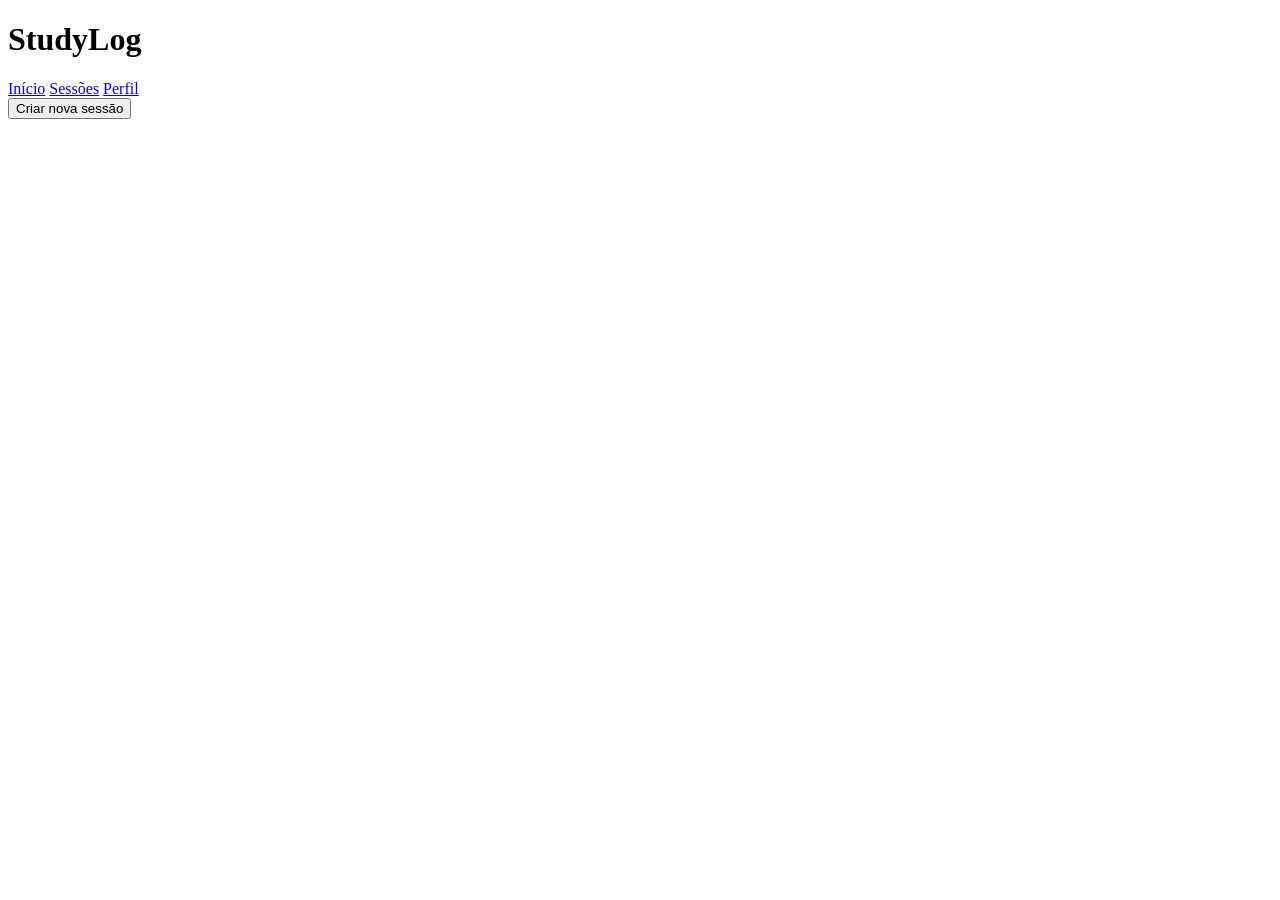
==== front-end/pages/index.html @ 5bdf9736 "atualizando index" ====
<!DOCTYPE html>
<html lang="pt-BR">
<head>
    <meta charset="UTF-8">
    <meta name="viewport" content="width=device-width, initial-scale=1.0">
    <title>StudyLog</title>
    <link rel="stylesheet" href="../styles/index.css">
</head>
<body>
    <header class="cabecalho">
        <div>
            <h1>StudyLog</h1>
            <a href="#">Início</a>
            <a href="#">Sessões</a>
            <a href="#">Perfil</a>
        </div>
    </header>
    <main>
        <div class="btn-criar-sessao">
            <button>
                Criar nova sessão
            </button>
        </div>

        <div class="">

        </div>
    </main>
    <footer>

    </footer>
</body>
</html>
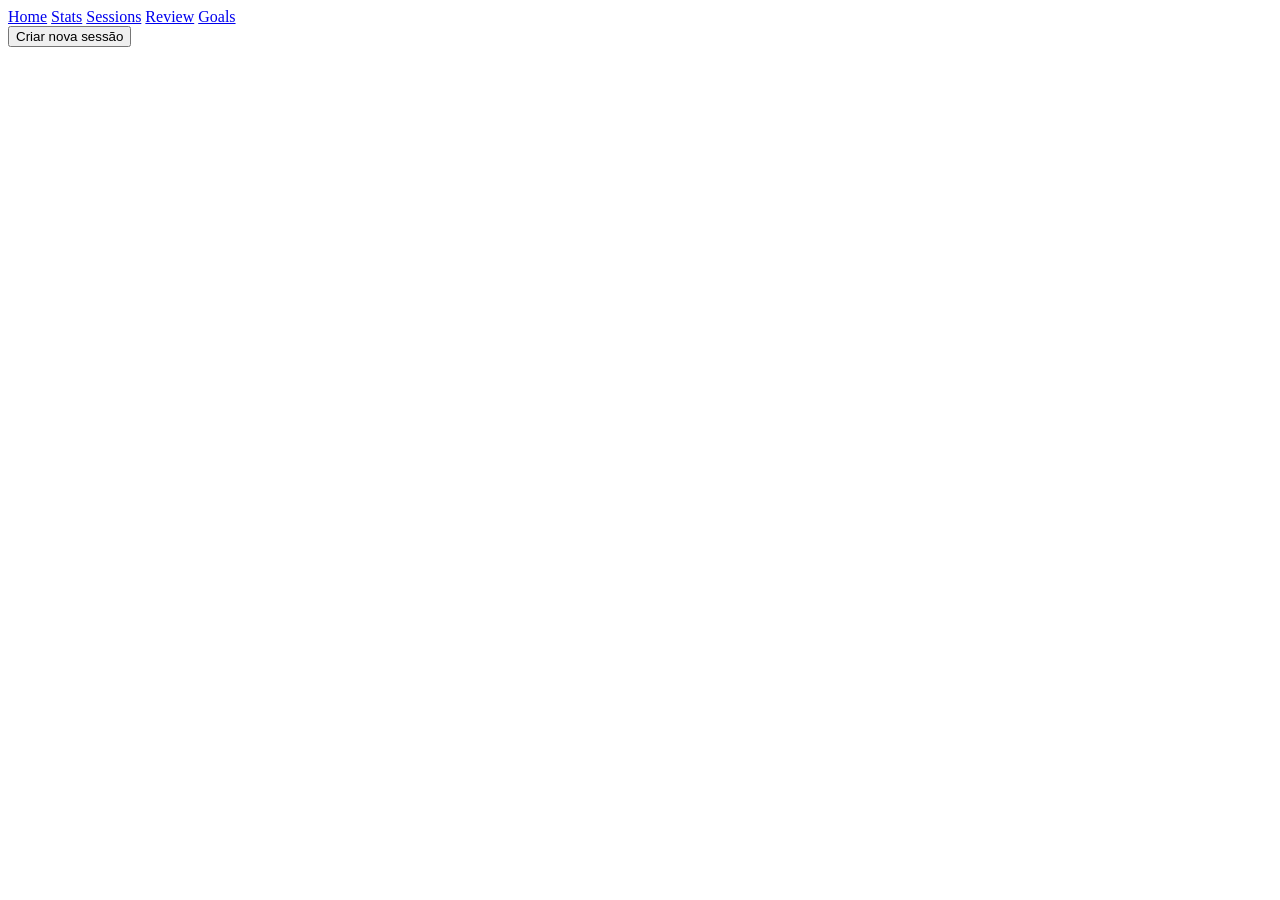
==== commit 48041f41: "mudando estrutura da header" ====
--- a/front-end/pages/index.html
+++ b/front-end/pages/index.html
@@ -5,14 +5,16 @@
     <meta name="viewport" content="width=device-width, initial-scale=1.0">
     <title>StudyLog</title>
     <link rel="stylesheet" href="../styles/index.css">
+    <link href="https://fonts.googleapis.com/css2?family=Poppins:wght@400;500;600;700&display=swap" rel="stylesheet">
 </head>
 <body>
     <header class="cabecalho">
-        <div>
-            <h1>StudyLog</h1>
-            <a href="#">Início</a>
-            <a href="#">Sessões</a>
-            <a href="#">Perfil</a>
+        <div id="aba-lateral">
+            <a href="#">Home</a>
+            <a href="#">Stats</a>
+            <a href="#">Sessions</a>
+            <a href="#">Review</a>
+            <a href="#">Goals</a>
         </div>
     </header>
     <main>
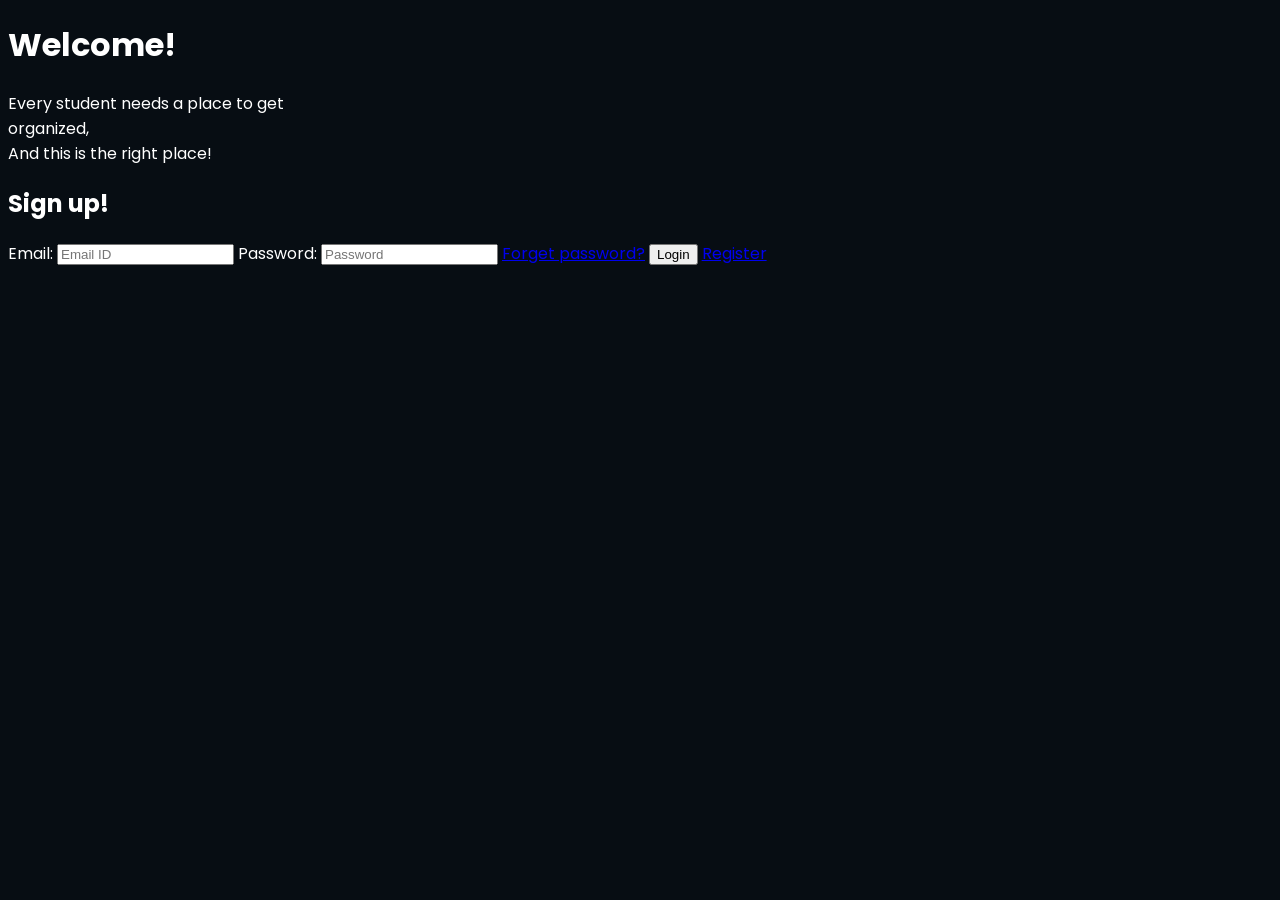
==== commit 99320d0f: "add: finalizando HTML da pagina de login" ====
--- a/front-end/pages/index.html
+++ b/front-end/pages/index.html
@@ -3,29 +3,40 @@
 <head>
     <meta charset="UTF-8">
     <meta name="viewport" content="width=device-width, initial-scale=1.0">
-    <title>StudyLog</title>
+    <title>StudyOS</title>
     <link rel="stylesheet" href="../styles/index.css">
     <link href="https://fonts.googleapis.com/css2?family=Poppins:wght@400;500;600;700&display=swap" rel="stylesheet">
 </head>
 <body>
-    <header class="cabecalho">
-        <div id="aba-lateral">
-            <a href="#">Home</a>
-            <a href="#">Stats</a>
-            <a href="#">Sessions</a>
-            <a href="#">Review</a>
-            <a href="#">Goals</a>
+    <main>
+        <div class="esquerda">
+            <div class="secao-esquerda">
+                <h1>Welcome!</h1>
+                <p>
+                    Every student needs a place to get
+                    <br><span>organized</span>,
+                    <br>And this is the right place!
+                </p>
+            </div>
         </div>
-    </header>
-    <main>
-        <div class="btn-criar-sessao">
-            <button>
-                Criar nova sessão
-            </button>
-        </div>
+        
+        <div class="direita">
+            <div class="secao-direita">
+                <h2>Sign up!</h2>
+                <form class="form">
+                    <label for="email">Email:</label>
+                    <input type="email" id="email" placeholder="Email ID" required>
+        
+                    <label for="senha">Password:</label>
+                    <input type="password" id="senha" placeholder="Password" required>
 
-        <div class="">
-
+                    <a href="#">Forget password?</a>
+                    
+                    <button type="submit">Login</button>
+                    
+                    <a href="#">Register</a>
+                </form>
+            </div>
         </div>
     </main>
     <footer>
--- a/front-end/styles/index.css
+++ b/front-end/styles/index.css
@@ -0,0 +1,17 @@
+body {
+    background-color: #070D13;
+    color: #ffffff;
+    font-family: 'Poppins', sans-serif;
+}
+
+header {
+    
+}
+
+
+
+
+
+.oculto {
+    display: none;
+}
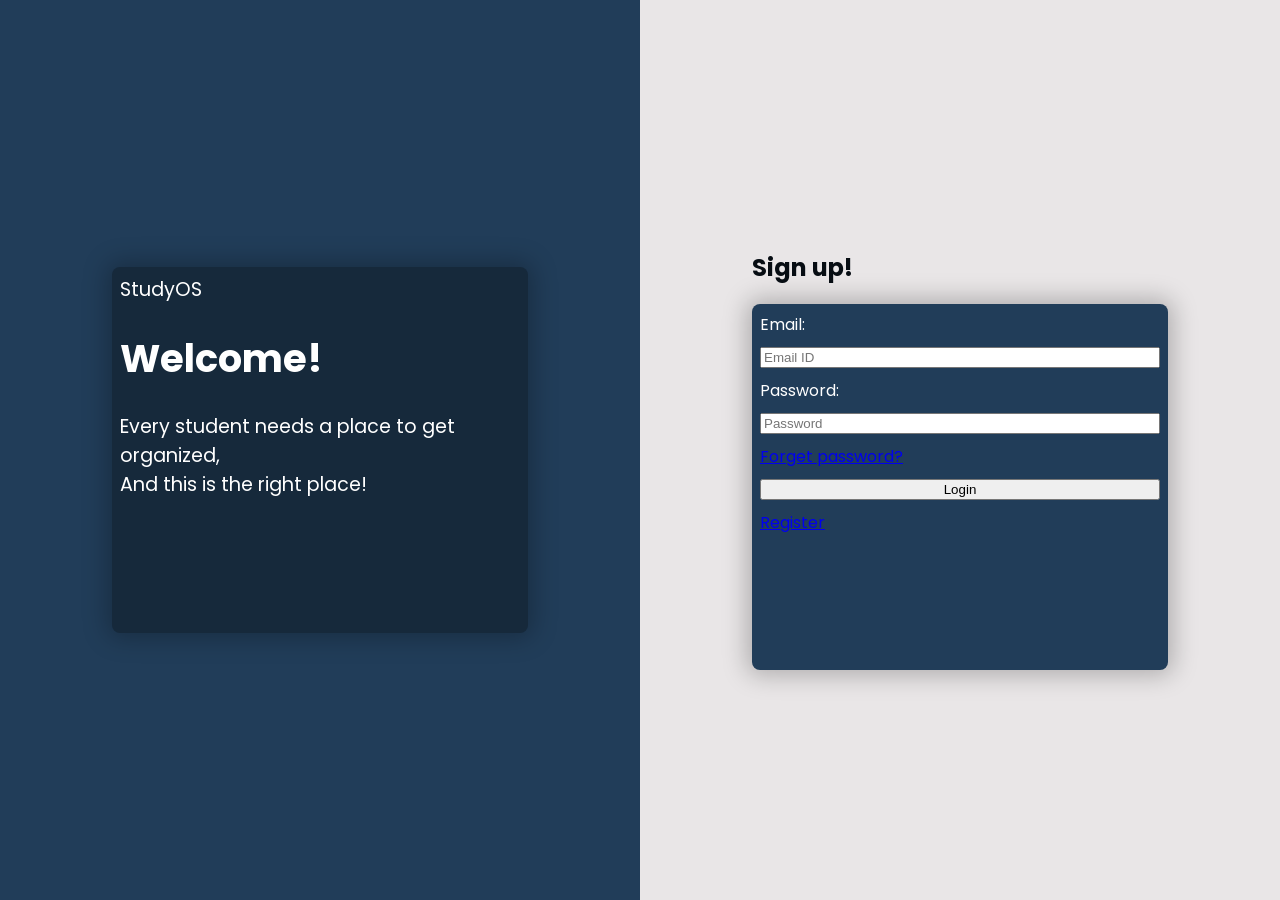
==== commit cd54e154: "feat: HTML do lado esquerdo finalizado" ====
--- a/front-end/pages/index.html
+++ b/front-end/pages/index.html
@@ -6,17 +6,28 @@
     <title>StudyOS</title>
     <link rel="stylesheet" href="../styles/index.css">
     <link href="https://fonts.googleapis.com/css2?family=Poppins:wght@400;500;600;700&display=swap" rel="stylesheet">
+    <link rel="preconnect" href="https://fonts.googleapis.com">
+    <link rel="preconnect" href="https://fonts.gstatic.com" crossorigin>
+    <link href="https://fonts.googleapis.com/css2?family=Plus+Jakarta+Sans:wght@400;600;700;800&display=swap" rel="stylesheet">
 </head>
 <body>
     <main>
         <div class="esquerda">
             <div class="secao-esquerda">
-                <h1>Welcome!</h1>
-                <p>
-                    Every student needs a place to get
-                    <br><span>organized</span>,
-                    <br>And this is the right place!
-                </p>
+                
+                <div class="logo">
+                    <span class="icon-logo">StudyOS</span>
+                </div>
+                
+                <div class="message-principal">
+                    <h1>Welcome!</h1>
+                    <p>
+                        Every student needs a place to get
+                        <br><span>organized</span>,
+                        <br>And this is the right place!
+                    </p>
+                </div>
+
             </div>
         </div>
         
@@ -39,8 +50,5 @@
             </div>
         </div>
     </main>
-    <footer>
-
-    </footer>
 </body>
 </html>
--- a/front-end/styles/index.css
+++ b/front-end/styles/index.css
@@ -1,16 +1,81 @@
 body {
-    background-color: #070D13;
+    margin: 0;
+    padding: 0;
+
     color: #ffffff;
     font-family: 'Poppins', sans-serif;
 }
 
-header {
+main {
+    display: flex;
+    flex-direction: row;
+
+}
+
+.esquerda{
+    display: flex;
+    flex-direction: column;
+    align-items: center;
+    justify-content: center;
+    flex: 1;
     
+    background-color: #213D59;
+
+    width: 50vw;
+    min-height: 100vh;
+
+}
+
+.secao-esquerda{
+    background-color: #16293B;
+    border-radius: 8px;
+
+    box-shadow: 0px 0px 24px 5px rgba(0, 0, 0, 0.25);
+    
+    padding: 8px;
+    gap: 10px;
+
+    font-size: larger;
+
+    height: 350px;
+    width: 400px;
 }
 
 
+.direita{
+    display: flex;
+    flex-direction: column;
+    align-items: center;
+    justify-content: center;
+    flex: 1;
 
+    background-color: #E9E6E7;
+    color: #070D13;
 
+    width: 50vw;
+    min-height: 100vh;
+
+}
+
+.form {
+    display: flex;
+    flex-direction: column;
+    
+    height: 350px;
+    width: 400px;
+
+    background-color: #213D59;
+    color: #ffffff;
+
+    border-radius: 8px;
+
+    box-shadow: 0px 0px 24px 5px rgba(0, 0, 0, 0.25);
+
+    padding: 8px;
+
+    gap: 10px;
+
+}
 
 .oculto {
     display: none;
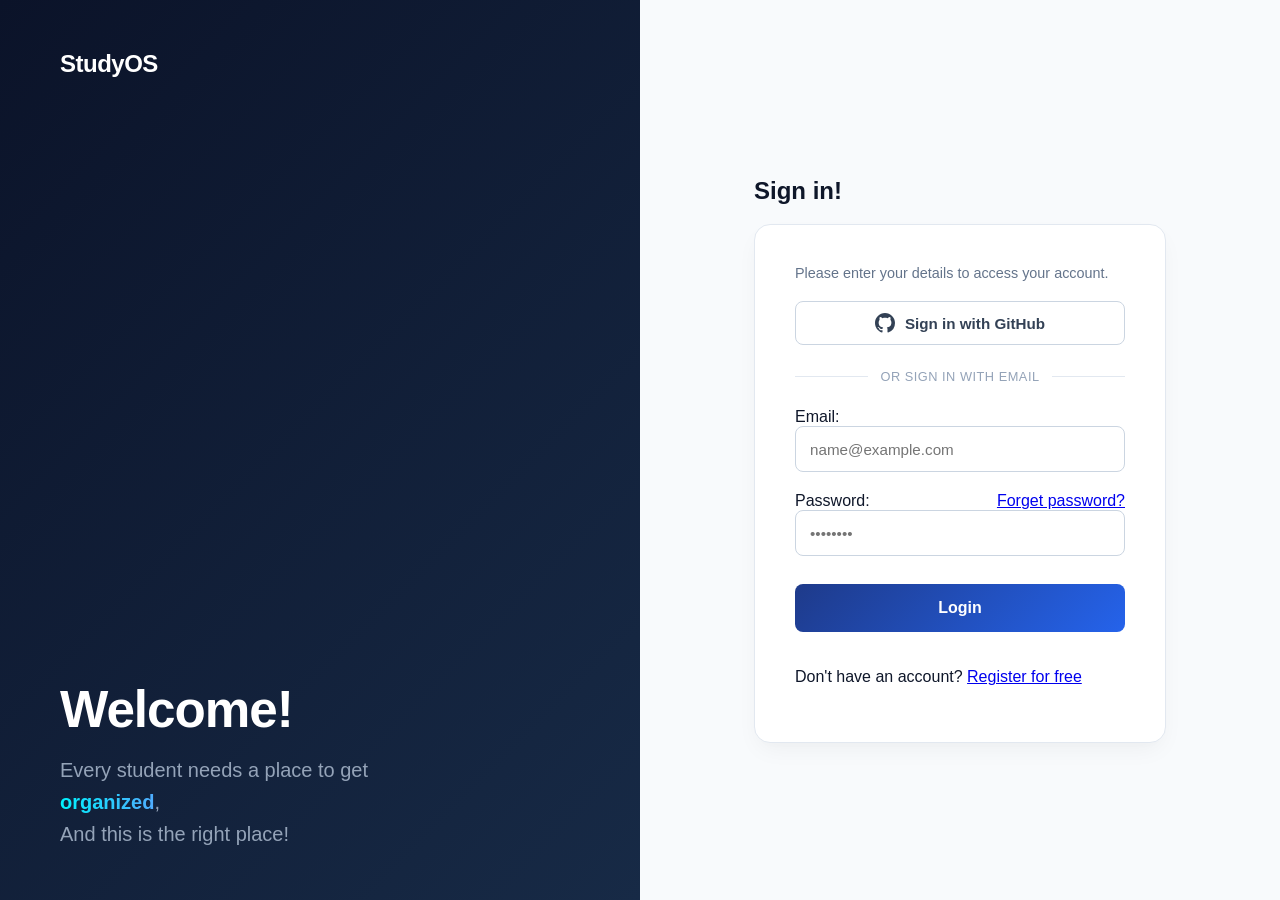
==== commit b7f09fed: "feat: finalizando HTML da tela direita" ====
--- a/front-end/pages/index.html
+++ b/front-end/pages/index.html
@@ -33,19 +33,44 @@
         
         <div class="direita">
             <div class="secao-direita">
-                <h2>Sign up!</h2>
+                <h2>Sign in!</h2>
                 <form class="form">
-                    <label for="email">Email:</label>
-                    <input type="email" id="email" placeholder="Email ID" required>
-        
-                    <label for="senha">Password:</label>
-                    <input type="password" id="senha" placeholder="Password" required>
+                    <div class="form-header">
+                        <p>Please enter your details to access your account.</p>
+                    </div>
 
-                    <a href="#">Forget password?</a>
+                    <button type="button" class="btn-github">
+                        <svg width="20" height="20" viewBox="0 0 24 24" fill="currentColor">
+                            <path d="M12 0C5.37 0 0 5.37 0 12c0 5.31 3.435 9.795 8.205 11.385.6.105.825-.255.825-.57 0-.285-.015-1.23-.015-2.235-3.015.555-3.795-.735-4.035-1.41-.135-.345-.72-1.41-1.23-1.695-.42-.225-1.02-.78-.015-.795.945-.015 1.62.87 1.845 1.23 1.08 1.815 2.805 1.305 3.495.99.105-.78.42-1.305.765-1.605-2.67-.3-5.46-1.335-5.46-5.925 0-1.305.465-2.385 1.23-3.225-.12-.3-.54-1.53.12-3.18 0 0 1.005-.315 3.3 1.23.96-.27 1.98-.405 3-.405s2.04.135 3 .405c2.295-1.56 3.3-1.23 3.3-1.23.66 1.65.24 2.88.12 3.18.765.84 1.23 1.905 1.23 3.225 0 4.605-2.805 5.625-5.475 5.925.435.375.81 1.095.81 2.22 0 1.605-.015 2.895-.015 3.3 0 .315.225.69.825.57A12.02 12.02 0 0024 12c0-6.63-5.37-12-12-12z"/>
+                        </svg>
+                        Sign in with GitHub
+                    </button>
+
+                    <div class="divider">
+                        <span>or sign in with email</span>
+                    </div>
+
+                    <div class="input">
+                        <label for="email">Email:</label>
+                        <input type="email" id="email" placeholder="name@example.com" required>
+                        <div id="errorEmail" class="oculto"></div>
+                    </div>
+
+                    <div class="input">
+                        <div class="label-wrapper">
+                            <label for="senha">Password:</label>
+                            <a href="#">Forget password?</a>
+                        </div>
+                        
+                        <input type="password" id="senha" placeholder="••••••••" required>
+                        <div id="errorPassword" class="oculto"></div>
+                    </div>
                     
-                    <button type="submit">Login</button>
+                    <button type="submit" class="btn-submit">Login</button>
                     
-                    <a href="#">Register</a>
+                    <p class="register-text">
+                        Don't have an account? <a href="#">Register for free</a>
+                    </p>
                 </form>
             </div>
         </div>
--- a/front-end/styles/index.css
+++ b/front-end/styles/index.css
@@ -1,9 +1,8 @@
 body {
     margin: 0;
     padding: 0;
-
     color: #ffffff;
-    font-family: 'Poppins', sans-serif;
+    font-family: 'Plus Jakarta Sans', sans-serif;
 }
 
 main {
@@ -12,35 +11,58 @@
 
 }
 
-.esquerda{
-    display: flex;
-    flex-direction: column;
-    align-items: center;
-    justify-content: center;
-    flex: 1;
+.esquerda {
+    display: flex;
+    flex-direction: column;
+    flex: 1;
+    width: 50vw;
+    min-height: 100vh;
     
-    background-color: #213D59;
-
-    width: 50vw;
-    min-height: 100vh;
-
-}
-
-.secao-esquerda{
-    background-color: #16293B;
-    border-radius: 8px;
-
-    box-shadow: 0px 0px 24px 5px rgba(0, 0, 0, 0.25);
+    background: linear-gradient(135deg, #0b1329 0%, #172a46 100%);
+}
+
+.secao-esquerda {
+    display: flex;
+    flex-direction: column;
+    justify-content: space-between;
+    align-items: flex-start;
     
-    padding: 8px;
-    gap: 10px;
-
-    font-size: larger;
-
-    height: 350px;
-    width: 400px;
-}
-
+    width: 100%;
+    height: 100%;
+    min-height: 100vh;
+    padding: 50px 60px;
+    box-sizing: border-box;
+
+}
+
+.logo {
+    font-size: 1.5rem;
+    font-weight: 800;
+    letter-spacing: -0.5px;
+    color: #ffffff;
+}
+
+.message-principal h1 {
+    font-size: 3.2rem;
+    font-weight: 800;
+    margin: 0 0 16px 0;
+    line-height: 1.1;
+    letter-spacing: -1px;
+}
+
+.message-principal p {
+    font-size: 1.25rem;
+    color: #94a3b8;
+    line-height: 1.6;
+    margin: 0;
+}
+
+.secao-esquerda p span {
+    background: linear-gradient(90deg, #00f2fe 0%, #4facfe 100%);
+    -webkit-background-clip: text;
+    -webkit-text-fill-color: transparent;
+    font-weight: 700;
+}
 
 .direita{
     display: flex;
@@ -57,24 +79,180 @@
 
 }
 
+.direita {
+    display: flex;
+    align-items: center;
+    justify-content: center;
+    flex: 1;
+    width: 50vw;
+    min-height: 100vh;
+    background-color: #f8fafc;
+    color: #0f172a;
+}
+
+.secao-direita {
+    width: 100%;
+    max-width: 460px; 
+    padding: 24px;
+    box-sizing: border-box;
+}
+
 .form {
     display: flex;
     flex-direction: column;
-    
-    height: 350px;
-    width: 400px;
-
-    background-color: #213D59;
+    background-color: #ffffff;
+    border-radius: 16px;
+    padding: 40px;
+    gap: 20px;
+    border: 1px solid #e2e8f0;
+    box-shadow: 0 10px 25px -5px rgba(0, 0, 0, 0.05), 0 8px 10px -6px rgba(0, 0, 0, 0.01);
+}
+
+.form-header h2 {
+    font-size: 1.75rem;
+    font-weight: 700;
+    color: #0f172a;
+    margin: 0 0 6px 0;
+}
+
+.form-header p {
+    font-size: 0.9rem;
+    color: #64748b;
+    margin: 0;
+}
+
+.btn-github {
+    display: flex;
+    align-items: center;
+    justify-content: center;
+    gap: 10px;
+    width: 100%;
+    height: 44px;
+    background-color: #ffffff;
+    border: 1px solid #cbd5e1;
+    border-radius: 8px;
+    font-size: 0.95rem;
+    font-weight: 600;
+    color: #334155;
+    cursor: pointer;
+    transition: all 0.2s ease;
+}
+
+.btn-github:hover {
+    background-color: #f1f5f9;
+    border-color: #94a3b8;
+}
+
+.divider {
+    display: flex;
+    align-items: center;
+    text-align: center;
+    margin: 4px 0;
+}
+
+.divider::before,
+.divider::after {
+    content: '';
+    flex: 1;
+    border-bottom: 1px solid #e2e8f0;
+}
+
+.divider span {
+    padding: 0 12px;
+    font-size: 0.8rem;
+    color: #94a3b8;
+    text-transform: uppercase;
+    letter-spacing: 0.5px;
+}
+
+.input-group {
+    display: flex;
+    flex-direction: column;
+    gap: 6px;
+}
+
+.label-wrapper {
+    display: flex;
+    justify-content: space-between;
+    align-items: center;
+}
+
+.input-group label {
+    font-size: 0.875rem;
+    font-weight: 600;
+    color: #334155;
+}
+
+.link-forgot {
+    font-size: 0.8rem;
+    color: #2563eb;
+    text-decoration: none;
+    font-weight: 500;
+}
+
+.link-forgot:hover {
+    text-decoration: underline;
+}
+
+#email, #senha {
+    width: 100%;
+    height: 46px;
+    padding: 0 14px;
+    border: 1px solid #cbd5e1;
+    border-radius: 8px;
+    font-size: 0.95rem;
+    font-family: inherit;
+    color: #0f172a;
+    background-color: #ffffff;
+    box-sizing: border-box;
+    outline: none;
+    transition: border-color 0.2s ease, box-shadow 0.2s ease;
+}
+
+#email:focus, #senha:focus {
+    border-color: #2563eb;
+    box-shadow: 0 0 0 3px rgba(37, 99, 235, 0.15);
+}
+
+.btn-submit {
+    width: 100%;
+    height: 48px;
+    background: linear-gradient(135deg, #1e3a8a 0%, #2563eb 100%);
     color: #ffffff;
-
+    border: none;
     border-radius: 8px;
-
-    box-shadow: 0px 0px 24px 5px rgba(0, 0, 0, 0.25);
-
-    padding: 8px;
-
-    gap: 10px;
-
+    font-size: 1rem;
+    font-weight: 600;
+    cursor: pointer;
+    margin-top: 8px;
+    transition: transform 0.2s ease, box-shadow 0.2s ease, filter 0.2s ease;
+}
+
+.btn-submit:hover {
+    transform: translateY(-1px);
+    box-shadow: 0 4px 12px rgba(37, 99, 235, 0.25);
+    filter: brightness(105%);
+}
+
+.btn-submit:active {
+    transform: translateY(0);
+}
+
+.signup-text {
+    text-align: center;
+    font-size: 0.875rem;
+    color: #64748b;
+    margin: 4px 0 0 0;
+}
+
+.signup-text a {
+    color: #2563eb;
+    font-weight: 600;
+    text-decoration: none;
+}
+
+.signup-text a:hover {
+    text-decoration: underline;
 }
 
 .oculto {
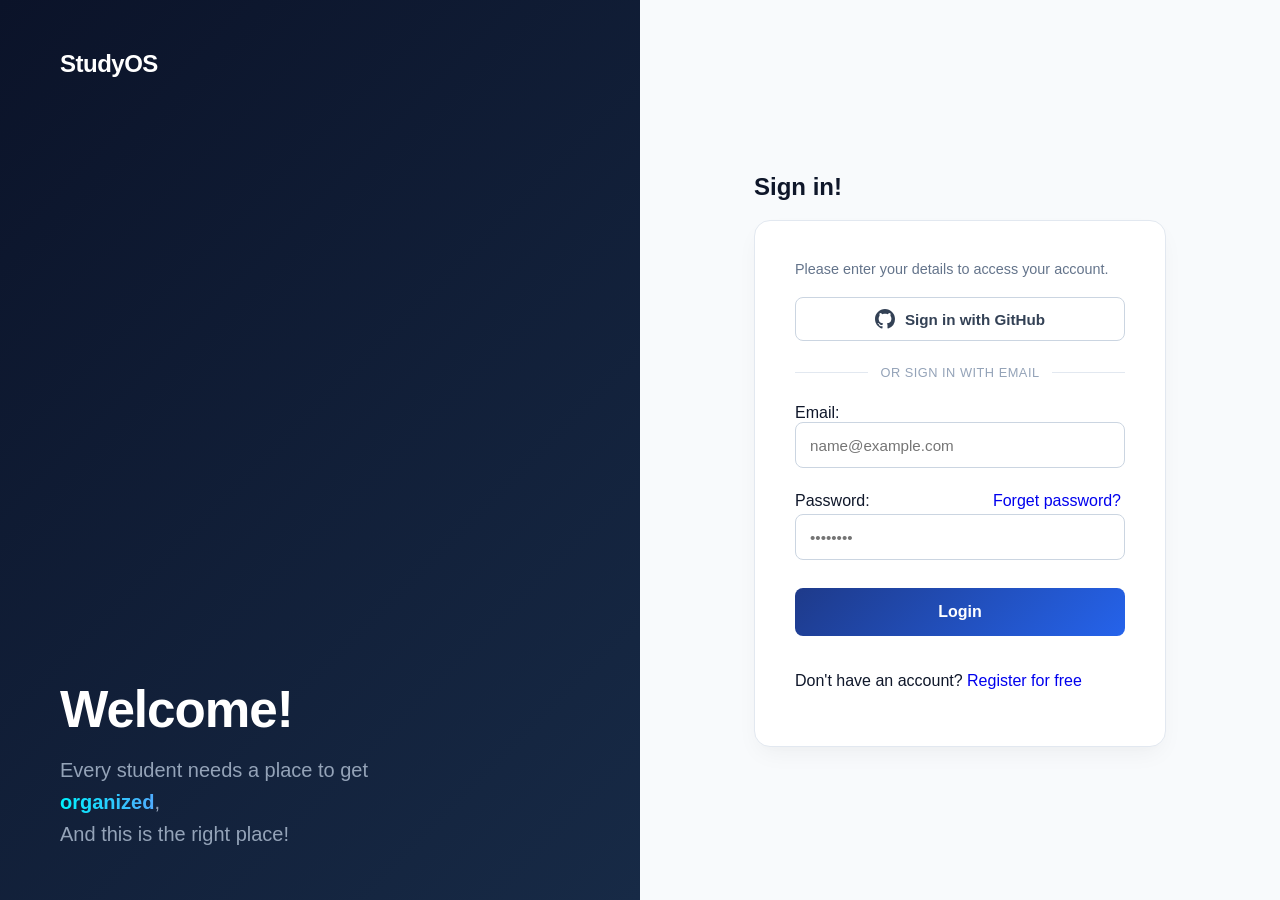
==== commit 11274f17: "fix: removendo required do html" ====
--- a/front-end/pages/index.html
+++ b/front-end/pages/index.html
@@ -5,6 +5,7 @@
     <meta name="viewport" content="width=device-width, initial-scale=1.0">
     <title>StudyOS</title>
     <link rel="stylesheet" href="../styles/index.css">
+    <script src="../js/index.js" defer></script>
     <link href="https://fonts.googleapis.com/css2?family=Poppins:wght@400;500;600;700&display=swap" rel="stylesheet">
     <link rel="preconnect" href="https://fonts.googleapis.com">
     <link rel="preconnect" href="https://fonts.gstatic.com" crossorigin>
@@ -34,7 +35,7 @@
         <div class="direita">
             <div class="secao-direita">
                 <h2>Sign in!</h2>
-                <form class="form">
+                <form class="form" id="formLogin">
                     <div class="form-header">
                         <p>Please enter your details to access your account.</p>
                     </div>
@@ -52,8 +53,8 @@
 
                     <div class="input">
                         <label for="email">Email:</label>
-                        <input type="email" id="email" placeholder="name@example.com" required>
-                        <div id="errorEmail" class="oculto"></div>
+                        <input type="email" id="email" placeholder="name@example.com">
+                        <div id="errorEmail" class="hidden"></div>
                     </div>
 
                     <div class="input">
@@ -62,8 +63,8 @@
                             <a href="#">Forget password?</a>
                         </div>
                         
-                        <input type="password" id="senha" placeholder="••••••••" required>
-                        <div id="errorPassword" class="oculto"></div>
+                        <input type="password" id="senha" placeholder="••••••••">
+                        <div id="errorPassword" class="hidden"></div>
                     </div>
                     
                     <button type="submit" class="btn-submit">Login</button>
--- a/front-end/styles/index.css
+++ b/front-end/styles/index.css
@@ -175,6 +175,10 @@
     display: flex;
     justify-content: space-between;
     align-items: center;
+}
+
+.label-wrapper a {
+    padding: 4px;
 }
 
 .input-group label {
@@ -255,6 +259,30 @@
     text-decoration: underline;
 }
 
-.oculto {
+a {
+    text-decoration: none;
+}
+
+.hidden {
     display: none;
 }
+
+#errorEmail {
+    background-color: #fee2e2;
+    border: 1px solid #fca5a5; 
+    color: #991b1b;
+    padding: 12px 16px; 
+    border-radius: 6px;
+    font-size: 14px;
+    margin-top: 8px;
+}
+
+#errorPassword {
+    background-color: #fee2e2;
+    border: 1px solid #fca5a5;
+    color: #991b1b;
+    padding: 12px 16px; 
+    border-radius: 6px;
+    font-size: 14px;
+    margin-top: 8px;
+}
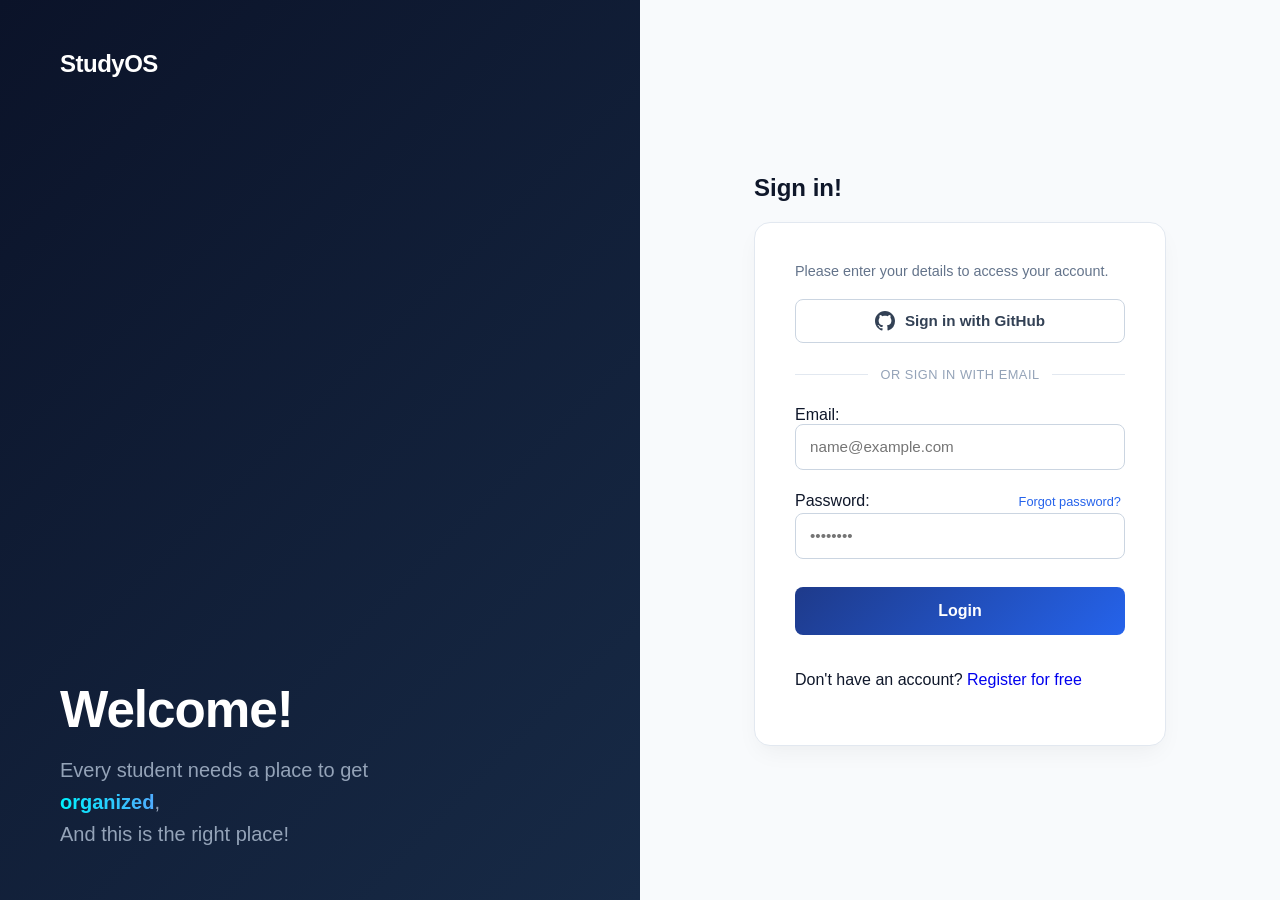
==== commit b4da090c: "refactor: nao me lembro se mudei ou nao" ====
--- a/front-end/pages/index.html
+++ b/front-end/pages/index.html
@@ -35,7 +35,7 @@
         <div class="direita">
             <div class="secao-direita">
                 <h2>Sign in!</h2>
-                <form class="form" id="formLogin">
+                <form class="form" id="formLogin" novalidate>
                     <div class="form-header">
                         <p>Please enter your details to access your account.</p>
                     </div>
@@ -60,7 +60,7 @@
                     <div class="input">
                         <div class="label-wrapper">
                             <label for="senha">Password:</label>
-                            <a href="#">Forget password?</a>
+                            <a href="#" class="link-forgot">Forgot password?</a>
                         </div>
                         
                         <input type="password" id="senha" placeholder="••••••••">
@@ -70,7 +70,7 @@
                     <button type="submit" class="btn-submit">Login</button>
                     
                     <p class="register-text">
-                        Don't have an account? <a href="#">Register for free</a>
+                        Don't have an account? <a href="../pages/register.html">Register for free</a>
                     </p>
                 </form>
             </div>
